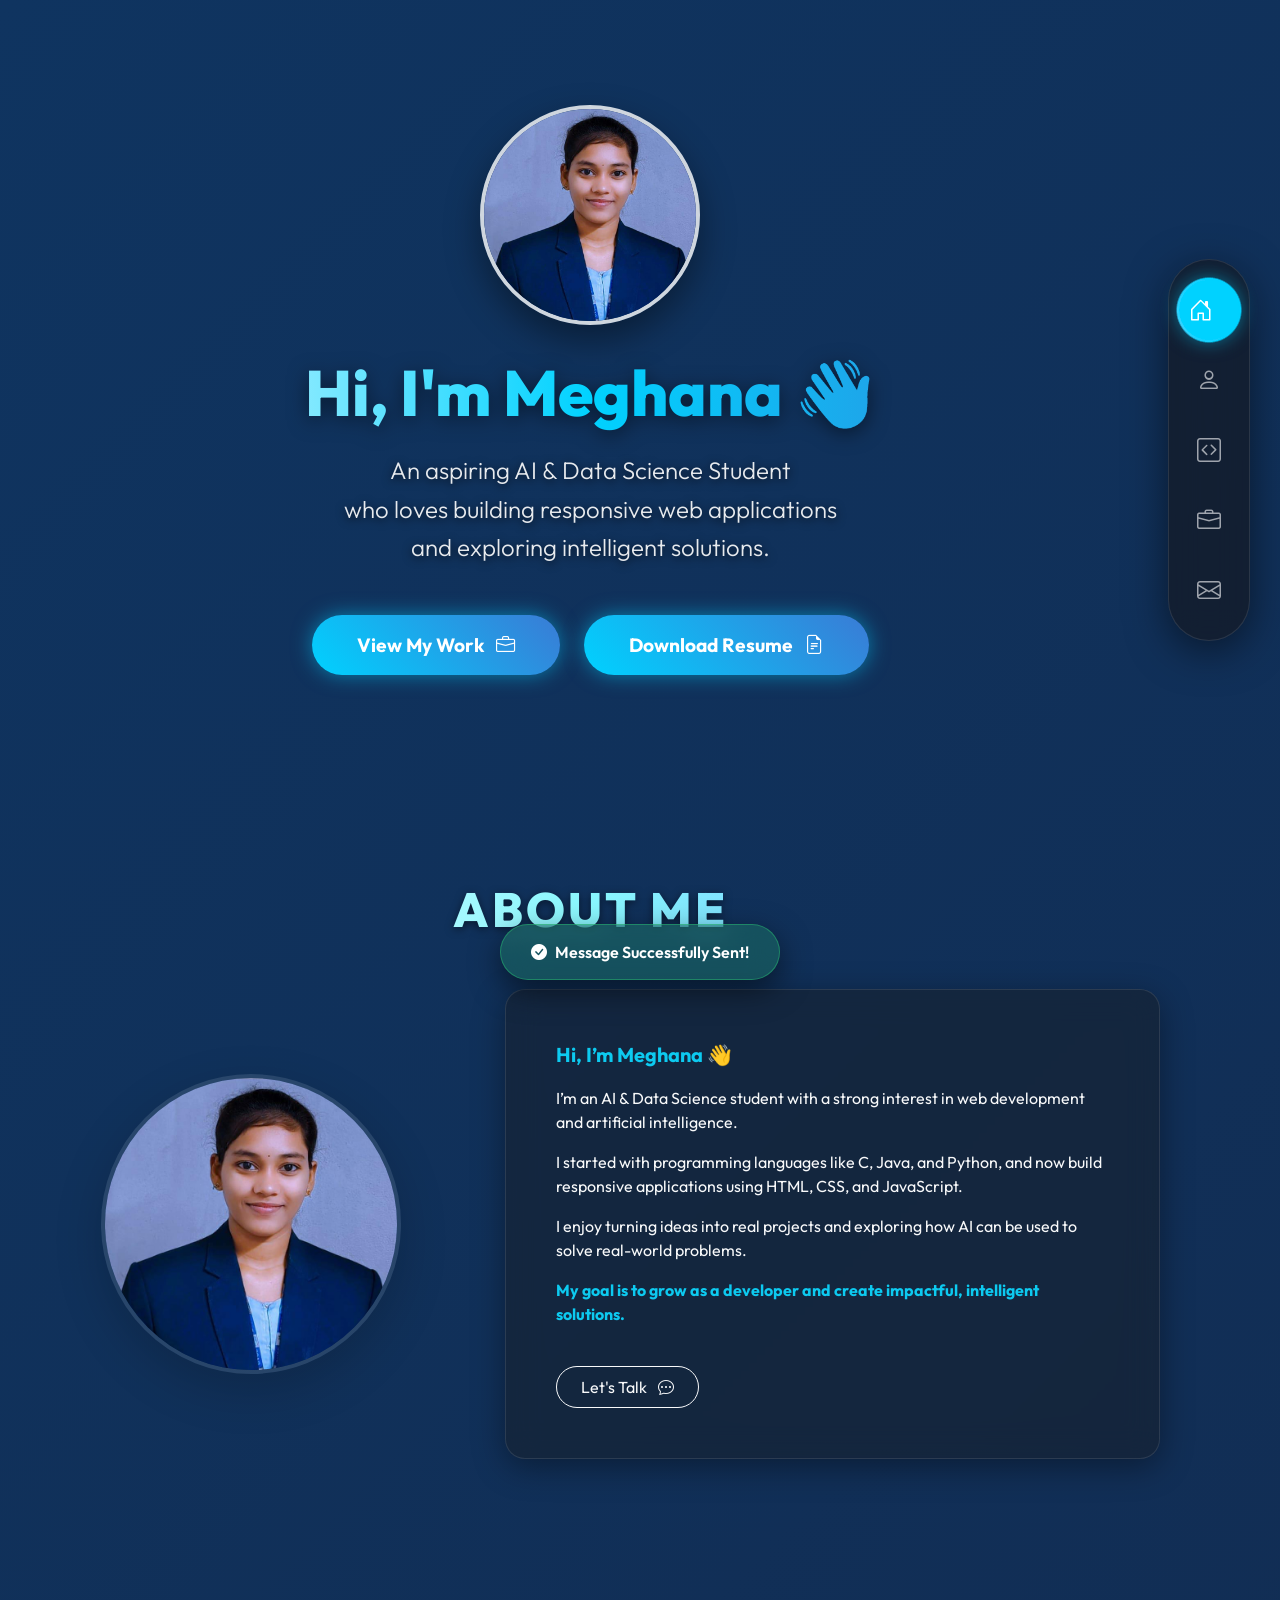
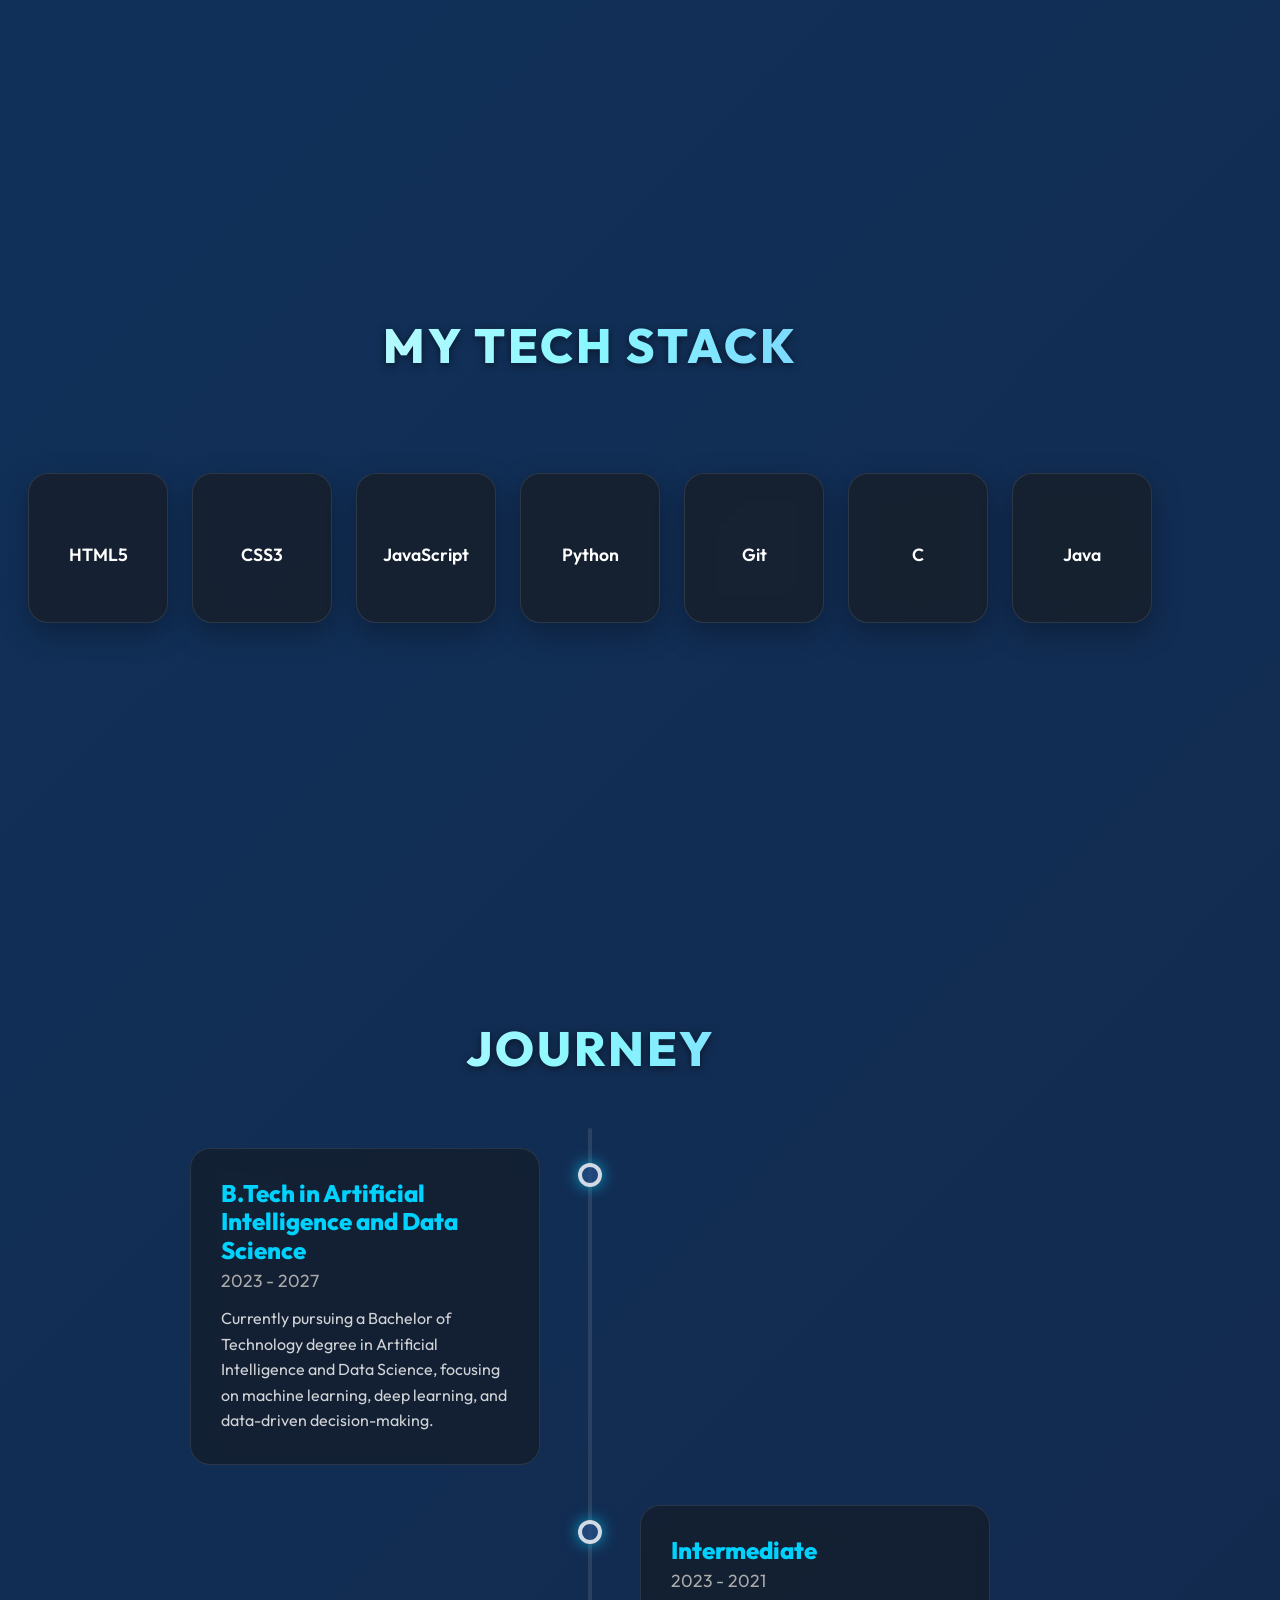
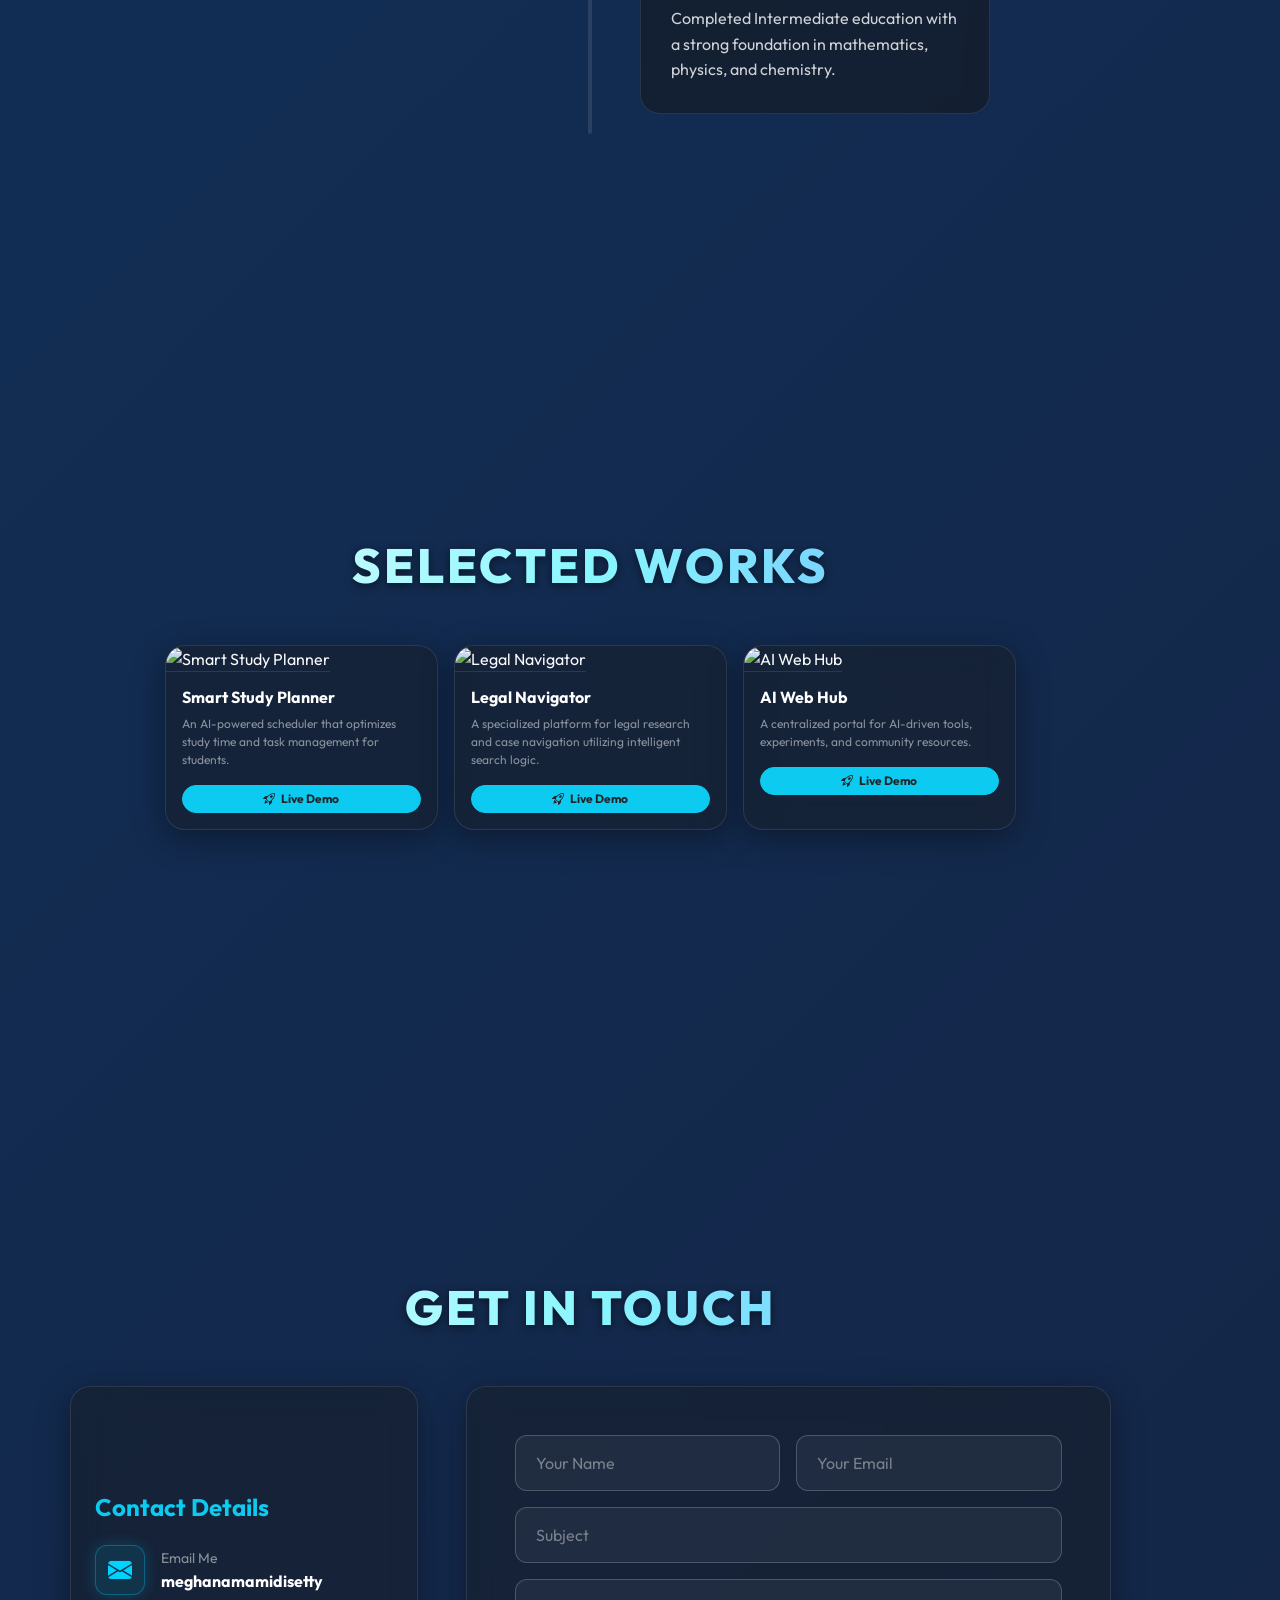
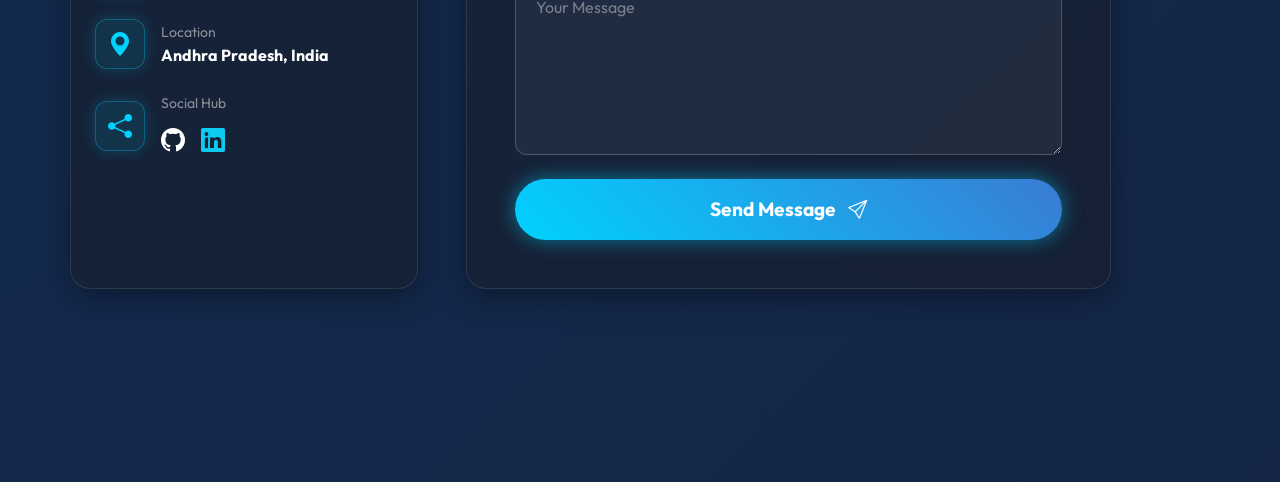
==== portfolio.html @ e5150372 "first commit" ====
<!DOCTYPE html>
<html lang="en">
<head>
    <meta charset="UTF-8">
    <meta name="viewport" content="width=device-width, initial-scale=1.0">
    <title>Meghana Portfolio</title>
    <link href="https://cdn.jsdelivr.net/npm/bootstrap@5.3.2/dist/css/bootstrap.min.css" rel="stylesheet">
    <link rel="stylesheet" href="https://cdn.jsdelivr.net/npm/bootstrap-icons@1.11.1/font/bootstrap-icons.css">
    <link rel="stylesheet" href="https://cdn.jsdelivr.net/gh/devicons/devicon@v2.15.1/devicon.min.css">
    <link rel="stylesheet" href="style.css">
</head>
<body>
  <!-- Interactive Canvas Splash Background -->
  <canvas id="splash-canvas"></canvas>

  <!-- SVG Filter for the Gooey Liquid Effect -->
  <svg style="position: absolute; width: 0; height: 0;">
    <filter id="goo">
      <feGaussianBlur in="SourceGraphic" stdDeviation="10" result="blur" />
      <feColorMatrix in="blur" mode="matrix" values="1 0 0 0 0   0 1 0 0 0   0 0 1 0 0  0 0 0 18 -7" result="goo" />
      <feBlend in="SourceGraphic" in2="goo" />
    </filter>
  </svg>

  <!-- Floating Gooey Glass Dock -->
  <nav class="gooey-nav">
    <div class="gooey-nav-content">
      <a href="#home" class="gooey-item active" data-tooltip="Home"><i class="bi bi-house-door"></i></a>
      <a href="#about" class="gooey-item" data-tooltip="About"><i class="bi bi-person"></i></a>
      <a href="#skills" class="gooey-item" data-tooltip="My Stack"><i class="bi bi-code-square"></i></a>
      <a href="#projects" class="gooey-item" data-tooltip="Projects"><i class="bi bi-briefcase"></i></a>
      <a href="#contact" class="gooey-item" data-tooltip="Contact"><i class="bi bi-envelope"></i></a>
      <!-- The liquid tracking blob -->
      <div class="gooey-indicator"></div>
    </div>
  </nav>

<!-- Main Wrap for Sections -->
<main class="content-wrapper">

  <!-- Hero Section -->
  <section id="home">
    <div class="container text-center" style="z-index: 5; position: relative;">
      
      <!-- Professional Avatar -->
      <div class="hero-image-wrapper">
        <img src="./My_image.jpeg" alt="Meghana" class="hero-avatar">
      </div>
      
      <h3 class="hero-title" style="font-size: 4rem;">Hi, I'm Meghana 👋</h3>
      <h4 class="hero-subtitle mb-4">An aspiring AI & Data Science Student<br>who loves building responsive web applications<br>and exploring intelligent solutions.</h4>
      
      <!-- <div class="hero-bullets mb-5 text-start d-inline-block text-white-50 fs-5" style="line-height: 1.8; font-weight: 500;">
        💻 I build.<br>
        📊 I learn.<br>
        🚀 I grow every day.
      </div> -->
      
      <div class="d-flex justify-content-center gap-4 mt-5 flex-wrap">
        <a href="#projects" class="btn-glow">View My Work <i class="bi bi-briefcase ms-2"></i></a>
        <a href="./Meghana_resume.pdf" target="_blank" class="btn-glow">Download Resume <i class="bi bi-file-earmark-text ms-2"></i></a>
      </div>
      
    </div>
  </section>

  <!-- About Section -->
  <section id="about" class="glass-section container">
    <h2 class="section-title">About Me</h2>
    <div class="row align-items-center">
      <div class="col-lg-5 mb-4 mb-lg-0 text-center">
        <!-- Placeholder for a picture -->
        <img src="./My_image.jpeg" alt="Meghana Profile" class="img-fluid rounded-circle shadow-lg" style="width: 300px; height: 300px; object-fit: cover; border: 4px solid rgba(255,255,255,0.1);">
      </div>
      <div class="col-lg-7">
        <div class="glass-card">
          <p class="fs-5 fw-bold text-info mb-3">Hi, I’m Meghana 👋</p>
          <p class="fs-6 mb-3">I’m an AI & Data Science student with a strong interest in web development and artificial intelligence.</p>
          <p class="fs-6 mb-3">I started with programming languages like C, Java, and Python, and now build responsive applications using HTML, CSS, and JavaScript.</p>
          <p class="fs-6 mb-3">I enjoy turning ideas into real projects and exploring how AI can be used to solve real-world problems.</p>
          <p class="fs-6 fw-bold text-info">My goal is to grow as a developer and create impactful, intelligent solutions.</p>
          <a href="#contact" class="btn btn-outline-light mt-4 rounded-pill px-4 pt-2 pb-2">Let's Talk <i class="bi bi-chat-dots ms-2"></i></a>
        </div>
      </div>
    </div>
  </section>

  <!-- Tech Stack Grid Section -->
  <section id="skills" class="glass-section container">
    <h2 class="section-title">My Tech Stack</h2>
    
    <div class="d-flex flex-wrap justify-content-center gap-4 mt-5">
      <div class="skill-card"><i class="devicon-html5-plain colored"></i><span>HTML5</span></div>
      <div class="skill-card" style="transition-delay: 100ms;"><i class="devicon-css3-plain colored"></i><span>CSS3</span></div>
      <div class="skill-card" style="transition-delay: 200ms;"><i class="devicon-javascript-plain colored"></i><span>JavaScript</span></div>
      <div class="skill-card" style="transition-delay: 300ms;"><i class="devicon-python-plain colored"></i><span>Python</span></div>
      <div class="skill-card" style="transition-delay: 400ms;"><i class="devicon-git-plain colored"></i><span>Git</span></div>
      <div class="skill-card" style="transition-delay: 500ms;"><i class="devicon-c-plain colored"></i><span>C</span></div>
      <div class="skill-card" style="transition-delay: 600ms;"><i class="devicon-java-plain colored"></i><span>Java</span></div>
    </div>
  </section>

  <!-- Experience & Education Section -->
  <section id="experience" class="glass-section container">
    <h2 class="section-title">Journey</h2>
    <div class="timeline">
      <!-- Item 1 -->
      <div class="timeline-item">
        <div class="timeline-content">
          <h4>B.Tech in Artificial Intelligence and Data Science</h4>
          <h5>2023 - 2027</h5>
          <p>Currently pursuing a Bachelor of Technology degree in Artificial Intelligence and Data Science, focusing on machine learning, deep learning, and data-driven decision-making.</p>
        </div>
      </div>
      <!-- Item 2 -->
      <div class="timeline-item">
        <div class="timeline-content">
          <h4>Intermediate</h4>
          <h5>2023 - 2021</h5>
          <p>Completed Intermediate education with a strong foundation in mathematics, physics, and chemistry.</p>
        </div>
      </div>
    </div>
  </section>

  <!-- Projects Section -->
  <section id="projects" class="glass-section container">
    <h2 class="section-title">Selected Works</h2>
    <div class="row g-3 justify-content-center">
      <!-- Project 1 -->
      <div class="col-lg-3 col-md-4 col-sm-6">
        <div class="glass-card h-100 p-0 overflow-hidden text-center text-md-start project-card-compact">
          <div class="position-relative">
            <img src="https://images.unsplash.com/photo-1484417894907-623942c8ee29?q=80&w=600&h=400&fit=crop" class="img-fluid w-100" alt="Smart Study Planner">
          </div>
          <div class="p-3">
            <h6 class="fw-bold text-white mb-2">Smart Study Planner</h6>
            <p class="x-small text-white-50 mb-3">An AI-powered scheduler that optimizes study time and task management for students.</p>
            <div class="d-flex justify-content-center mt-3">
              <a href="https://meghana78-2005.github.io/smart-study-scheduler/" target="_blank" class="btn btn-sm btn-info rounded-pill px-4 x-small fw-bold text-dark w-100"><i class="bi bi-rocket-takeoff me-1"></i> Live Demo</a>
            </div>
          </div>
        </div>
      </div>
      <!-- Project 2 -->
      <div class="col-lg-3 col-md-4 col-sm-6">
        <div class="glass-card h-100 p-0 overflow-hidden text-center text-md-start project-card-compact">
          <div class="position-relative">
            <img src="https://images.unsplash.com/photo-1589829545856-d10d557cf95f?q=80&w=600&h=400&fit=crop" class="img-fluid w-100" alt="Legal Navigator">
          </div>
          <div class="p-3">
            <h6 class="fw-bold text-white mb-2">Legal Navigator</h6>
            <p class="x-small text-white-50 mb-3">A specialized platform for legal research and case navigation utilizing intelligent search logic.</p>
            <div class="d-flex justify-content-center mt-3">
              <a href="https://fair-work-legal-navigator-2026.streamlit.app/" target="_blank" class="btn btn-sm btn-info rounded-pill px-4 x-small fw-bold text-dark w-100"><i class="bi bi-rocket-takeoff me-1"></i> Live Demo</a>
            </div>
          </div>
        </div>
      </div>
      <!-- Project 3 -->
      <div class="col-lg-3 col-md-4 col-sm-6">
        <div class="glass-card h-100 p-0 overflow-hidden text-center text-md-start project-card-compact">
          <div class="position-relative">
            <img src="https://images.unsplash.com/photo-1677442136019-21780ecad995?q=80&w=600&h=400&fit=crop" class="img-fluid w-100" alt="AI Web Hub">
          </div>
          <div class="p-3">
            <h6 class="fw-bold text-white mb-2">AI Web Hub</h6>
            <p class="x-small text-white-50 mb-3">A centralized portal for AI-driven tools, experiments, and community resources.</p>
            <div class="d-flex justify-content-center mt-3">
              <a href="https://ai-web-hub-woad.vercel.app/" target="_blank" class="btn btn-sm btn-info rounded-pill px-4 x-small fw-bold text-dark w-100"><i class="bi bi-rocket-takeoff me-1"></i> Live Demo</a>
            </div>
          </div>
        </div>
      </div>
    </div>
  </section>

  <!-- Contact Section -->
  <section id="contact" class="glass-section container mb-5">
    <h2 class="section-title">Get In Touch</h2>
    <div class="row g-5 justify-content-center">
      <!-- Contact Details -->
      <div class="col-lg-4">
        <div class="glass-card h-100 d-flex flex-column justify-content-center p-4">
          <h4 class="fw-bold text-info mb-4">Contact Details</h4>
          <div class="contact-info-item mb-4 d-flex align-items-center">
            <div class="contact-icon-box me-3"><i class="bi bi-envelope-fill"></i></div>
            <div>
              <p class="mb-0 text-white-50 small">Email Me</p>
              <a href="mailto:your.email@example.com" class="text-white text-decoration-none fw-bold">meghanamamidisetty</a>
            </div>
          </div>
          <div class="contact-info-item mb-4 d-flex align-items-center">
            <div class="contact-icon-box me-3"><i class="bi bi-geo-alt-fill"></i></div>
            <div>
              <p class="mb-0 text-white-50 small">Location</p>
              <p class="mb-0 text-white fw-bold">Andhra Pradesh, India</p>
            </div>
          </div>
          <div class="contact-info-item mb-4 d-flex align-items-center">
            <div class="contact-icon-box me-3"><i class="bi bi-share-fill"></i></div>
            <div>
              <p class="mb-0 text-white-50 small">Social Hub</p>
              <div class="d-flex gap-3 mt-2">
                <a href="https://github.com/meghana78-2005" target="_blank" class="text-white fs-4 social-icon"><i class="bi bi-github"></i></a>
                <a href="https://www.linkedin.com/in/meghana-mamidisetti/" target="_blank" class="text-info fs-4 social-icon"><i class="bi bi-linkedin"></i></a>
              </div>
            </div>
          </div>
        </div>
      </div>
      
      <!-- Contact Form -->
      <div class="col-lg-7">
        <div class="glass-card p-4 p-md-5">
          <form id="contact-form">
            <div class="row g-3">
              <div class="col-md-6">
                <input type="text" id="name" class="form-control" placeholder="Your Name" required>
              </div>
              <div class="col-md-6">
                <input type="email" id="email" class="form-control" placeholder="Your Email" required>
              </div>
              <div class="col-12">
                <input type="text" id="subject" class="form-control" placeholder="Subject" required>
              </div>
              <div class="col-12">
                <textarea id="message" class="form-control" rows="6" placeholder="Your Message" required></textarea>
              </div>
              <div class="col-12 text-center mt-4">
                <button type="submit" class="btn-glow border-0 w-100 py-3">Send Message <i class="bi bi-send ms-2"></i></button>
              </div>
            </div>
          </form>
        </div>
      </div>
    </div>
  </section>

  <!-- Success Notification Toast -->
  <div id="success-toast" class="success-toast">
    <div class="toast-content">
      <i class="bi bi-check-circle-fill me-2"></i>
      <span>Message Successfully Sent!</span>
    </div>
  </div>

</main>

<script src="https://cdn.jsdelivr.net/npm/bootstrap@5.3.2/dist/js/bootstrap.bundle.min.js"></script>
<script src="script.js"></script>
</body>
</html>
---- style.css ----
@import url('https://fonts.googleapis.com/css2?family=Outfit:wght@300;400;500;600;700;800&display=swap');

html {
  scroll-behavior: smooth;
}

body {
  /* Premium Animated Dark Gradient replacing video */
  background: linear-gradient(-45deg, #0b0f19, #1a1a2e, #16213e, #0f3460);
  background-size: 400% 400%;
  animation: gradientBG 15s ease infinite;
  
  margin: 0;
  padding: 0;
  overflow-x: hidden;
  font-family: 'Outfit', sans-serif;
  color: #f8f9fa;
}

@keyframes gradientBG {
  0% { background-position: 0% 50%; }
  50% { background-position: 100% 50%; }
  100% { background-position: 0% 50%; }
}

/* Video Removed */

/* Floating Gooey Nav Dock */
.gooey-nav {
  position: fixed;
  top: 50%;
  right: 30px;
  transform: translateY(-50%);
  z-index: 1000;
  background: rgba(20, 20, 25, 0.6);
  backdrop-filter: blur(15px);
  -webkit-backdrop-filter: blur(15px);
  padding: 20px 10px;
  border-radius: 50px;
  border: 1px solid rgba(255, 255, 255, 0.1);
  box-shadow: 0 10px 40px rgba(0, 0, 0, 0.5);
  display: flex;
  flex-direction: column;
  align-items: center;
  justify-content: center;
}

.gooey-nav-content {
  position: relative;
  display: flex;
  flex-direction: column;
  align-items: center;
  gap: 10px;
  /* The SVG filter that creates the liquid merging */
  filter: url('#goo'); 
}

.gooey-item {
  position: relative;
  width: 60px;
  height: 60px;
  display: flex;
  align-items: center;
  justify-content: center;
  border-radius: 50%;
  color: rgba(255, 255, 255, 0.6);
  font-size: 1.5rem;
  text-decoration: none;
  z-index: 2;
  transition: color 0.3s ease, transform 0.3s cubic-bezier(0.175, 0.885, 0.32, 1.275);
}

.gooey-item:hover, .gooey-item.active {
  color: #fff;
  transform: translateX(-8px);
}

.gooey-item i {
  position: relative;
  z-index: 3; /* Keep icon sharply focused above the liquid blur filter */
}

/* Tooltip Labels */
.gooey-item::before {
  content: attr(data-tooltip);
  position: absolute;
  top: 50%;
  right: 80px;
  background: rgba(0, 0, 0, 0.8);
  color: #fff;
  font-size: 0.85rem;
  padding: 6px 14px;
  border-radius: 8px;
  opacity: 0;
  pointer-events: none;
  transition: opacity 0.3s ease, transform 0.3s cubic-bezier(0.175, 0.885, 0.32, 1.275);
  transform: translateY(-50%) translateX(20px);
  white-space: nowrap;
  letter-spacing: 1px;
}

.gooey-item:hover::before {
  opacity: 1;
  transform: translateY(-50%) translateX(0);
}

/* The glowing liquid blob that slides to active items */
.gooey-indicator {
  position: absolute;
  top: 0;
  left: 0;
  width: 60px;
  height: 60px;
  background: #00d2ff;
  border-radius: 50%;
  z-index: 1;
  transition: transform 0.4s cubic-bezier(0.68, -0.55, 0.265, 1.55);
  box-shadow: 0 0 20px rgba(0, 210, 255, 0.6);
}

/* Main Content Layout offset for Navbar */
.content-wrapper {
  padding-right: 120px;
  padding-left: 20px;
  max-width: 100vw;
  overflow-x: hidden;
}

/* Glassmorphism Layout */
.glass-section {
  padding: 100px 0;
  min-height: 100vh; /* Make sure each section feels monumental */
  display: flex;
  flex-direction: column;
  justify-content: center;
  position: relative;
  z-index: 10;
}

.glass-card {
  background: rgba(25, 25, 25, 0.4);
  backdrop-filter: blur(16px);
  -webkit-backdrop-filter: blur(16px);
  border: 1px solid rgba(255, 255, 255, 0.1);
  border-radius: 20px;
  padding: 50px;
  box-shadow: 0 8px 32px 0 rgba(0, 0, 0, 0.37);
  transition: transform 0.4s ease, box-shadow 0.4s ease;
}

.glass-card:hover {
  transform: translateY(-8px);
  box-shadow: 0 15px 45px 0 rgba(0, 0, 0, 0.5);
  border: 1px solid rgba(255, 255, 255, 0.2);
}

.section-title {
  font-size: 3rem;
  font-weight: 800;
  text-align: center;
  margin-bottom: 50px;
  text-transform: uppercase;
  letter-spacing: 3px;
  background: linear-gradient(90deg, #ffffff, #89f7fe, #66a6ff);
  -webkit-background-clip: text;
  background-clip: text;
  -webkit-text-fill-color: transparent;
  filter: drop-shadow(0 2px 4px rgba(0,0,0,0.5));
}

.project-card-compact {
  max-width: 350px;
  margin: 0 auto;
}

.project-card-compact img {
  height: 160px;
  object-fit: cover;
  border-bottom: 1px solid rgba(255,255,255,0.1);
  transition: transform 0.5s ease;
}

.project-card-compact:hover img {
  transform: scale(1.1);
}

.project-links-overlay {
  position: absolute;
  top: 10px;
  right: 10px;
  display: flex;
  flex-direction: column;
  gap: 8px;
  opacity: 0;
  transform: translateX(10px);
  transition: all 0.3s ease;
  z-index: 5;
}

.project-card-compact:hover .project-links-overlay {
  opacity: 1;
  transform: translateX(0);
}

.x-small { font-size: 0.75rem; }

.project-card-compact .p-3 {
  padding: 1rem !important;
}

/* Contact Info Item Styling */
.contact-icon-box {
  width: 50px;
  height: 50px;
  background: rgba(0, 210, 255, 0.1);
  border: 1px solid rgba(0, 210, 255, 0.3);
  border-radius: 12px;
  display: flex;
  align-items: center;
  justify-content: center;
  font-size: 1.5rem;
  color: #00d2ff;
  box-shadow: 0 0 15px rgba(0, 210, 255, 0.2);
  transition: all 0.3s ease;
}

.contact-info-item:hover .contact-icon-box {
  background: #00d2ff;
  color: #fff;
  transform: scale(1.1);
  box-shadow: 0 0 25px rgba(0, 210, 255, 0.5);
}

/* Hero Section Specifics */
#home {
  min-height: 80vh;
  display: flex;
  align-items: center;
  justify-content: center;
  text-align: center;
  padding-top: 60px; /* Offset for navbar */
  position: relative;
  z-index: 20; /* Enable clicks layered above any content wrappers! */
}

.hero-title {
  font-size: 5.5rem;
  font-weight: 800;
  margin-bottom: 20px;
  background: linear-gradient(to right, #ffffff, #00d2ff, #3a7bd5);
  -webkit-background-clip: text;
  background-clip: text;
  -webkit-text-fill-color: transparent;
  filter: drop-shadow(0 4px 10px rgba(0,0,0,0.5));
  animation: popIn 1s cubic-bezier(0.175, 0.885, 0.32, 1.275);
}

/* Professional Avatar for Hero */
.hero-image-wrapper {
  position: relative;
  width: 220px;
  height: 220px;
  margin: 0 auto 30px auto;
  border-radius: 50%;
  box-shadow: 0 15px 35px rgba(0, 0, 0, 0.4);
  transition: transform 0.4s cubic-bezier(0.175, 0.885, 0.32, 1.275);
  cursor: pointer;
  z-index: 2;
}

.hero-avatar {
  width: 100%;
  height: 100%;
  object-fit: cover;
  border-radius: 50%;
  border: 4px solid rgba(255, 255, 255, 0.8);
  transition: all 0.4s ease;
}

.hero-image-wrapper:hover {
  transform: translateY(-8px);
}

.hero-image-wrapper:hover .hero-avatar {
  border-color: #00d2ff;
  box-shadow: 0 0 20px rgba(0, 210, 255, 0.4);
}

.hero-subtitle {
  font-size: 1.5rem;
  font-weight: 300;
  margin-bottom: 30px;
  color: rgba(255,255,255,0.9);
  text-shadow: 0 2px 10px rgba(0,0,0,0.8);
  animation: fadeIn 1.5s ease 0.5s both;
  line-height: 1.6;
}

.btn-glow {
  padding: 16px 45px;
  font-size: 1.2rem;
  font-weight: 700;
  border-radius: 50px;
  background: linear-gradient(45deg, #00d2ff, #3a7bd5);
  color: white !important;
  border: none;
  text-decoration: none;
  box-shadow: 0 0 20px rgba(0, 210, 255, 0.5);
  transition: all 0.3s ease;
  display: inline-block;
  animation: fadeIn 2s ease 1s both;
}

.btn-glow:hover {
  box-shadow: 0 0 40px rgba(0, 210, 255, 0.8);
  transform: scale(1.05);
}

/* Tech Stack Scroll Cards */
.skill-card {
  width: 140px;
  height: 150px;
  padding: 20px;
  border-radius: 20px;
  background: rgba(25, 25, 25, 0.6);
  backdrop-filter: blur(10px);
  border: 1px solid rgba(255, 255, 255, 0.1);
  display: flex;
  flex-direction: column;
  align-items: center;
  justify-content: center;
  gap: 15px;
  color: #fff;
  font-weight: 600;
  font-size: 1.1rem;
  box-shadow: 0 10px 30px rgba(0,0,0,0.3);
  /* Pre-scroll states */
  opacity: 0;
  transform: translateY(50px) scale(0.9);
  transition: opacity 0.6s cubic-bezier(0.175, 0.885, 0.32, 1.275), transform 0.6s cubic-bezier(0.175, 0.885, 0.32, 1.275), box-shadow 0.3s ease, border-color 0.3s ease;
  cursor: default;
}

.skill-card.show {
  opacity: 1;
  transform: translateY(0) scale(1);
}

.skill-card:hover {
  background: rgba(0, 210, 255, 0.15);
  border-color: rgba(0, 210, 255, 0.5);
  box-shadow: 0 15px 40px rgba(0, 210, 255, 0.3);
  transform: translateY(-8px) scale(1.05) !important;
}

.skill-card i {
  font-size: 4rem;
  filter: drop-shadow(0 2px 5px rgba(0,0,0,0.5));
}

/* Vertical Timeline for Experience */
.timeline {
  position: relative;
  max-width: 900px;
  margin: 0 auto;
}
.timeline::after {
  content: '';
  position: absolute;
  width: 4px;
  background: rgba(255,255,255,0.1);
  top: 0;
  bottom: 0;
  left: 50%;
  margin-left: -2px;
  border-radius: 2px;
}
.timeline-item {
  padding: 20px 50px;
  position: relative;
  width: 50%;
  box-sizing: border-box;
}
.timeline-item:nth-child(odd) {
  left: 0;
}
.timeline-item:nth-child(even) {
  left: 50%;
}
.timeline-item::after {
  content: '';
  position: absolute;
  width: 24px;
  height: 24px;
  background: rgba(58, 123, 213, 0.3);
  backdrop-filter: blur(8px);
  -webkit-backdrop-filter: blur(8px);
  border: 4px solid rgba(255, 255, 255, 0.8);
  top: 35px;
  border-radius: 50%;
  z-index: 1;
  box-shadow: 0 0 15px rgba(0, 210, 255, 0.7);
}
.timeline-item:nth-child(odd)::after {
  right: -12px;
}
.timeline-item:nth-child(even)::after {
  left: -12px;
}
.timeline-content {
  background: rgba(20, 20, 20, 0.5);
  backdrop-filter: blur(10px);
  border: 1px solid rgba(255, 255, 255, 0.1);
  padding: 30px;
  border-radius: 20px;
  transition: transform 0.3s ease;
}
.timeline-item:hover .timeline-content {
  transform: translateY(-5px);
  border-color: rgba(255, 255, 255, 0.3);
}
.timeline-content h4 { margin-bottom: 5px; color: #00d2ff; font-weight: 800; font-size: 1.5rem; }
.timeline-content h5 { font-size: 1.1rem; color: #aaa; margin-bottom: 15px; font-weight: 400; }
.timeline-content p { color: rgba(255,255,255,0.8); line-height: 1.6; margin: 0; }

/* Contact Form Input Styling */
.form-control, .form-control:focus {
  background: rgba(255, 255, 255, 0.05);
  border: 1px solid rgba(255, 255, 255, 0.2);
  color: white;
  border-radius: 12px;
  padding: 15px 20px;
}
.form-control:focus {
  background: rgba(255, 255, 255, 0.1);
  border-color: #00d2ff;
  box-shadow: 0 0 15px rgba(0, 210, 255, 0.2);
}
.form-control::placeholder {
  color: rgba(255, 255, 255, 0.4);
}

/* Animations Hub */
@keyframes popIn {
  0% { transform: scale(0.9); opacity: 0; }
  100% { transform: scale(1); opacity: 1; }
}
@keyframes fadeIn {
  0% { opacity: 0; transform: translateY(20px); }
  100% { opacity: 1; transform: translateY(0); }
}

/* Responsiveness */
@media (max-width: 992px) {
  .hero-title { font-size: 4rem; }
  .section-title { font-size: 2.5rem; }
}

/* Swiper Card Stack Styles */
.swiper {
  width: 100%;
  padding-top: 20px;
  padding-bottom: 50px;
}

.swiper-slide {
  background-position: center;
  background-size: cover;
  width: 320px;
  height: 420px;
}

.swiper-slide .glass-card {
  height: 100%;
  display: flex;
  flex-direction: column;
  justify-content: center;
  align-items: center;
  text-align: center;
  gap: 20px;
}

.swiper-slide i {
  font-size: 5rem;
  color: #00d2ff;
  filter: drop-shadow(0 0 15px rgba(0, 210, 255, 0.4));
  transition: transform 0.3s ease;
}

.swiper-slide:hover i {
  transform: scale(1.1);
}

.swiper-slide h3 {
  font-size: 2rem;
  font-weight: 800;
  margin: 0;
}

.swiper-pagination-bullet {
  background: #00d2ff !important;
}



@media (max-width: 768px) {
  .content-wrapper { padding-right: 0; padding-left: 0; padding-bottom: 100px; }
  .hero-title { font-size: 3rem; }
  .hero-subtitle { font-size: 1.3rem; }
  
  .timeline::after { left: 31px; }
  .timeline-item { width: 100%; padding-left: 70px; padding-right: 25px; }
  .timeline-item:nth-child(even) { left: 0%; }
  .timeline-item:nth-child(odd)::after, .timeline-item:nth-child(even)::after { left: 19px; }
  
  .glass-card { padding: 30px 20px; }
}

/* Interactive Splash Canvas */
#splash-canvas {
  position: fixed;
  top: 0;
  left: 0;
  width: 100vw;
  height: 100vh;
  z-index: 1; /* Below the Glassmorphism cards */
  pointer-events: none; /* ESSENTIAL: Ensures the canvas doesn't block mouse clicks! */
}

/* Success Notification Toast */
.success-toast {
  position: fixed;
  bottom: 20px;
  left: 50%;
  transform: translateX(-50%) translateY(100px);
  z-index: 2000;
  background: rgba(46, 213, 115, 0.2);
  backdrop-filter: blur(15px);
  -webkit-backdrop-filter: blur(15px);
  border: 1px solid rgba(46, 213, 115, 0.4);
  padding: 15px 30px;
  border-radius: 50px;
  color: #fff;
  font-weight: 600;
  box-shadow: 0 10px 30px rgba(0, 0, 0, 0.5);
  transition: transform 0.5s cubic-bezier(0.175, 0.885, 0.32, 1.275);
}

.success-toast.active {
  transform: translateX(-50%) translateY(0);
}

.toast-content {
  display: flex;
  align-items: center;
  justify-content: center;
}

.social-icon {
  transition: transform 0.3s ease, color 0.3s ease;
  display: inline-block;
}

.social-icon:hover {
  transform: translateY(-5px) scale(1.1);
}
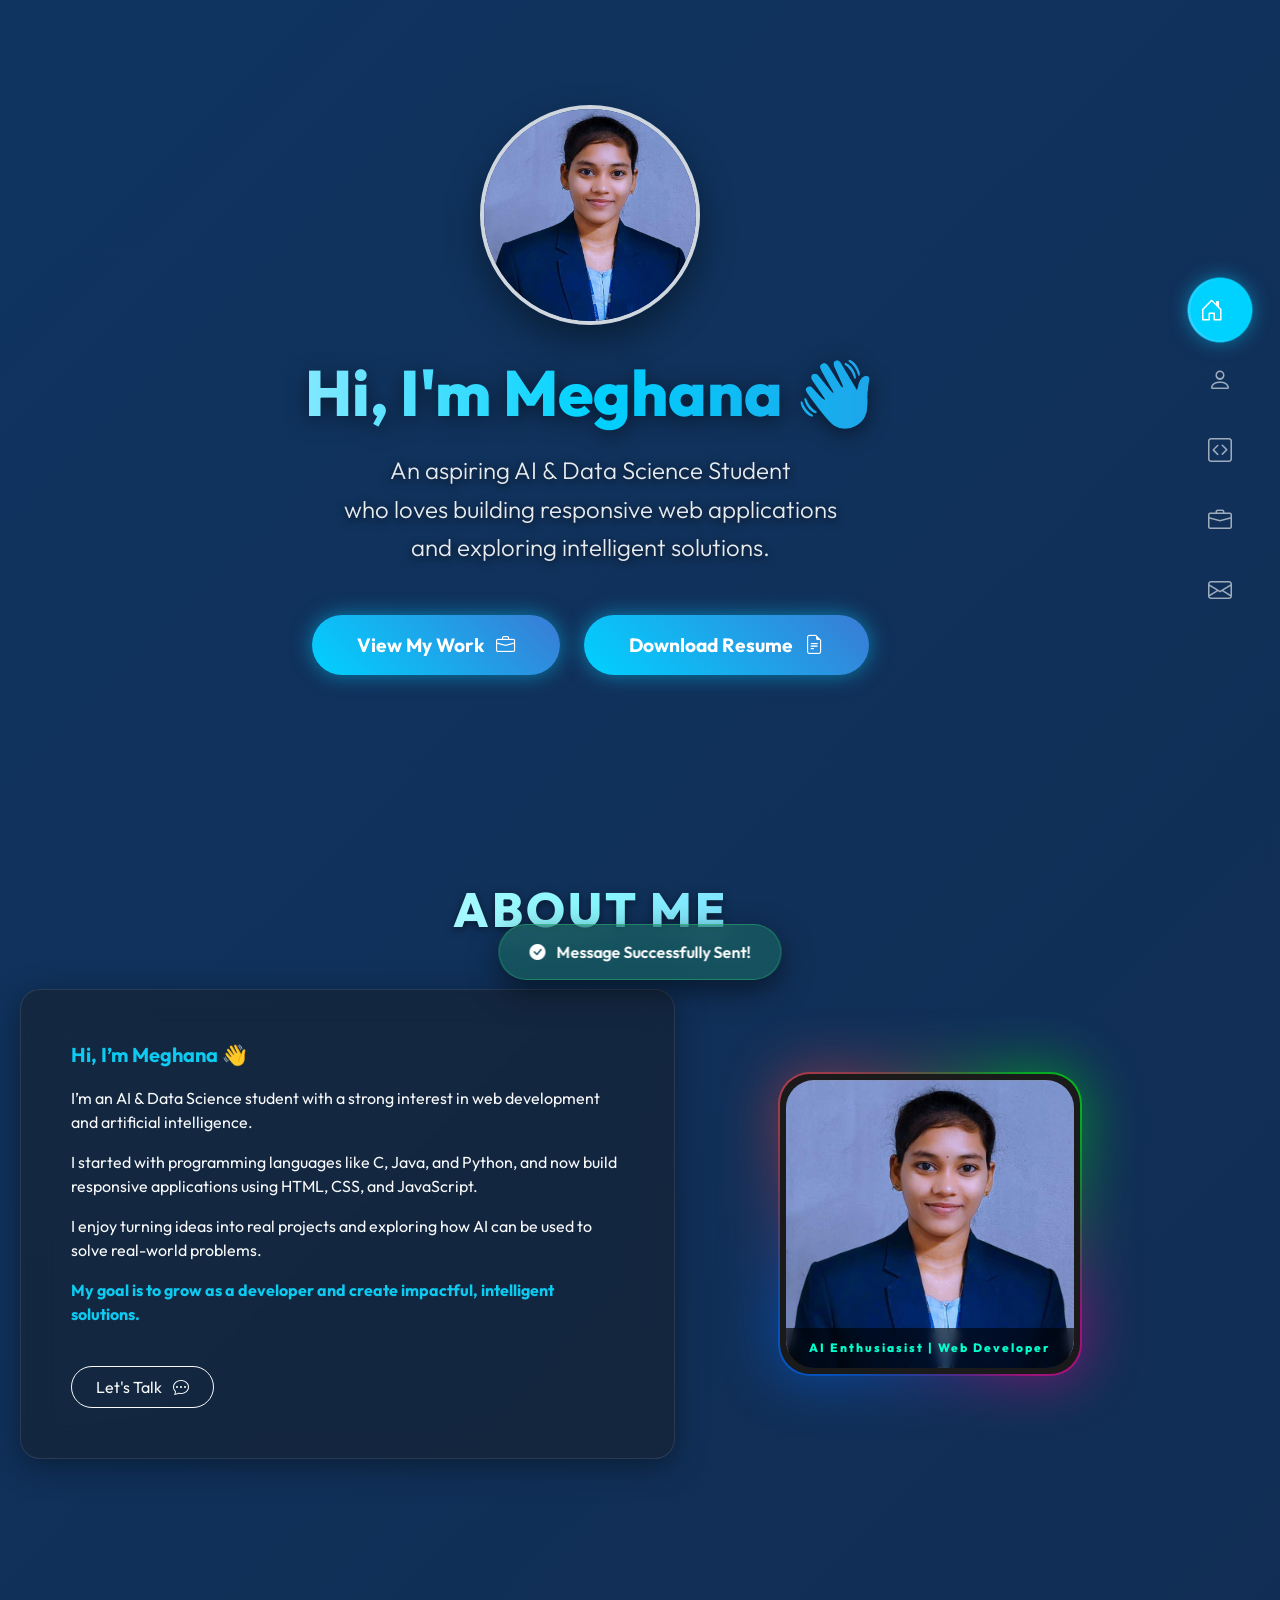
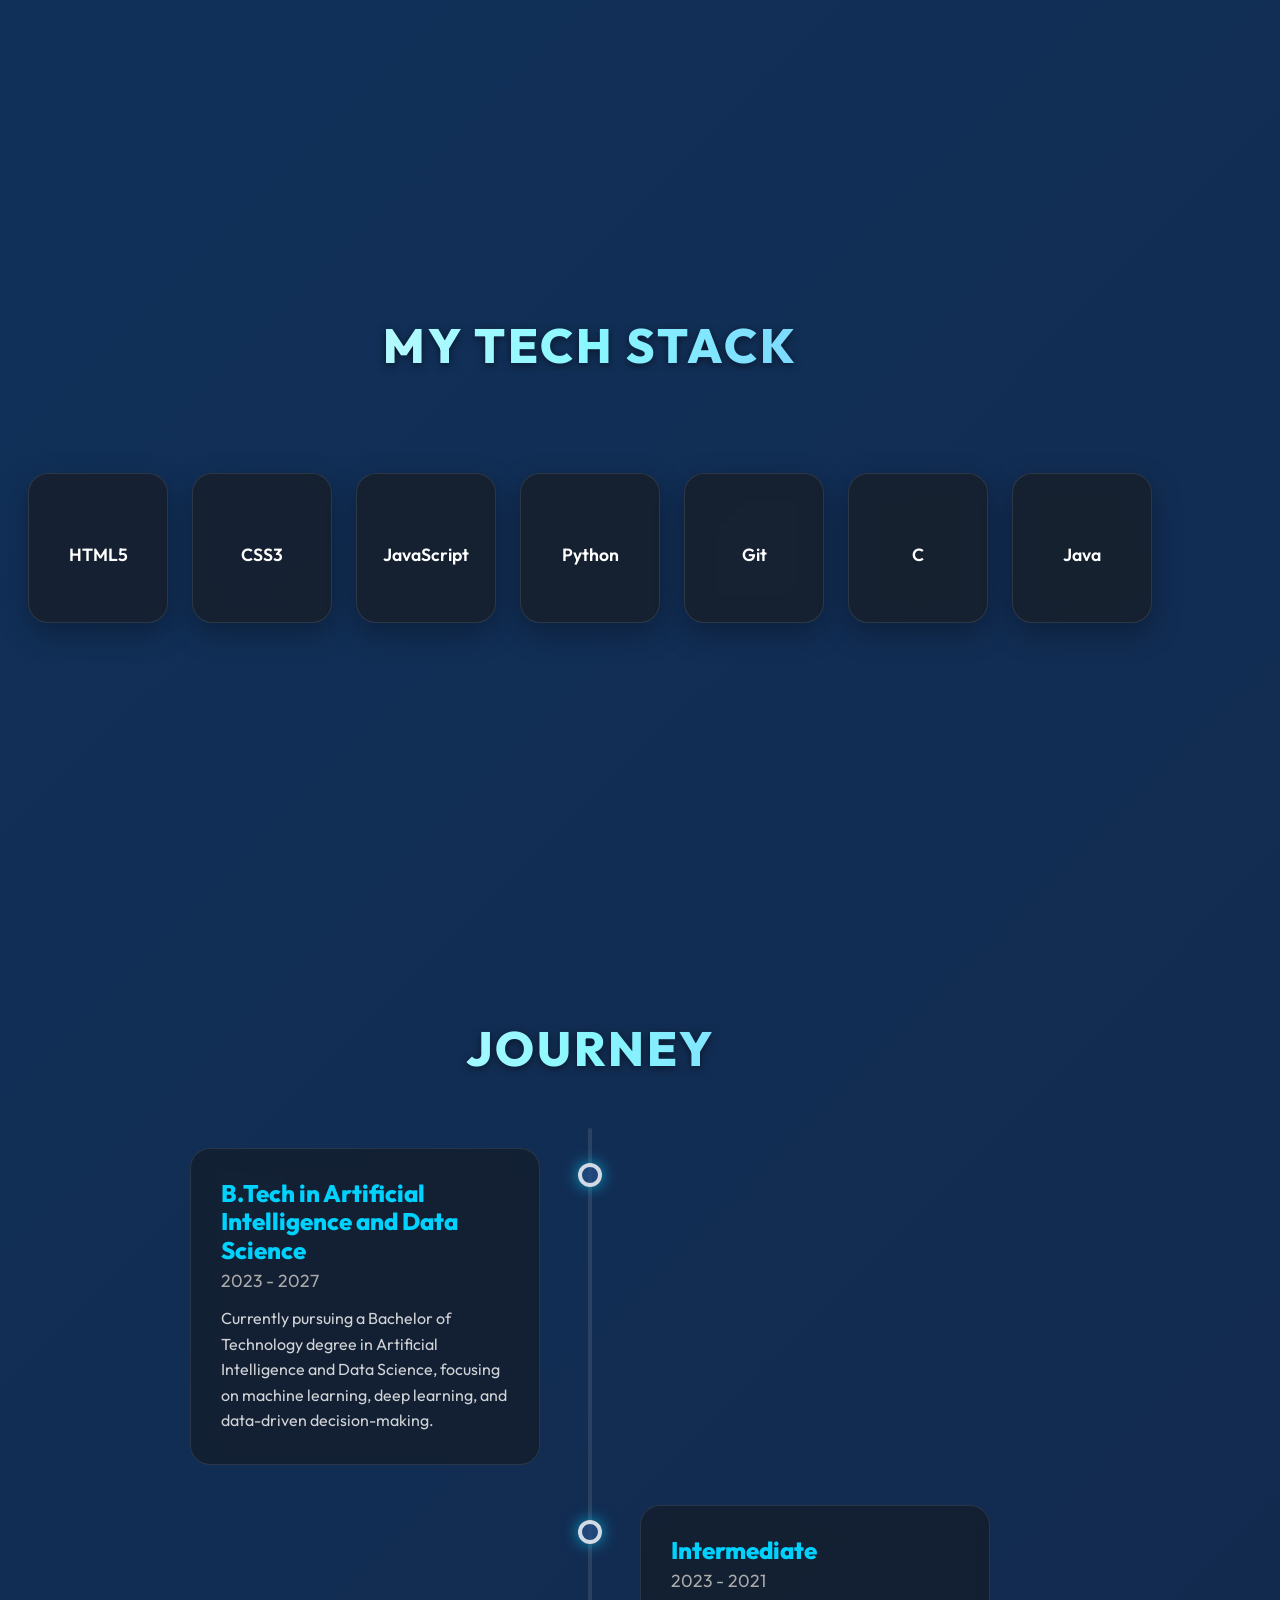
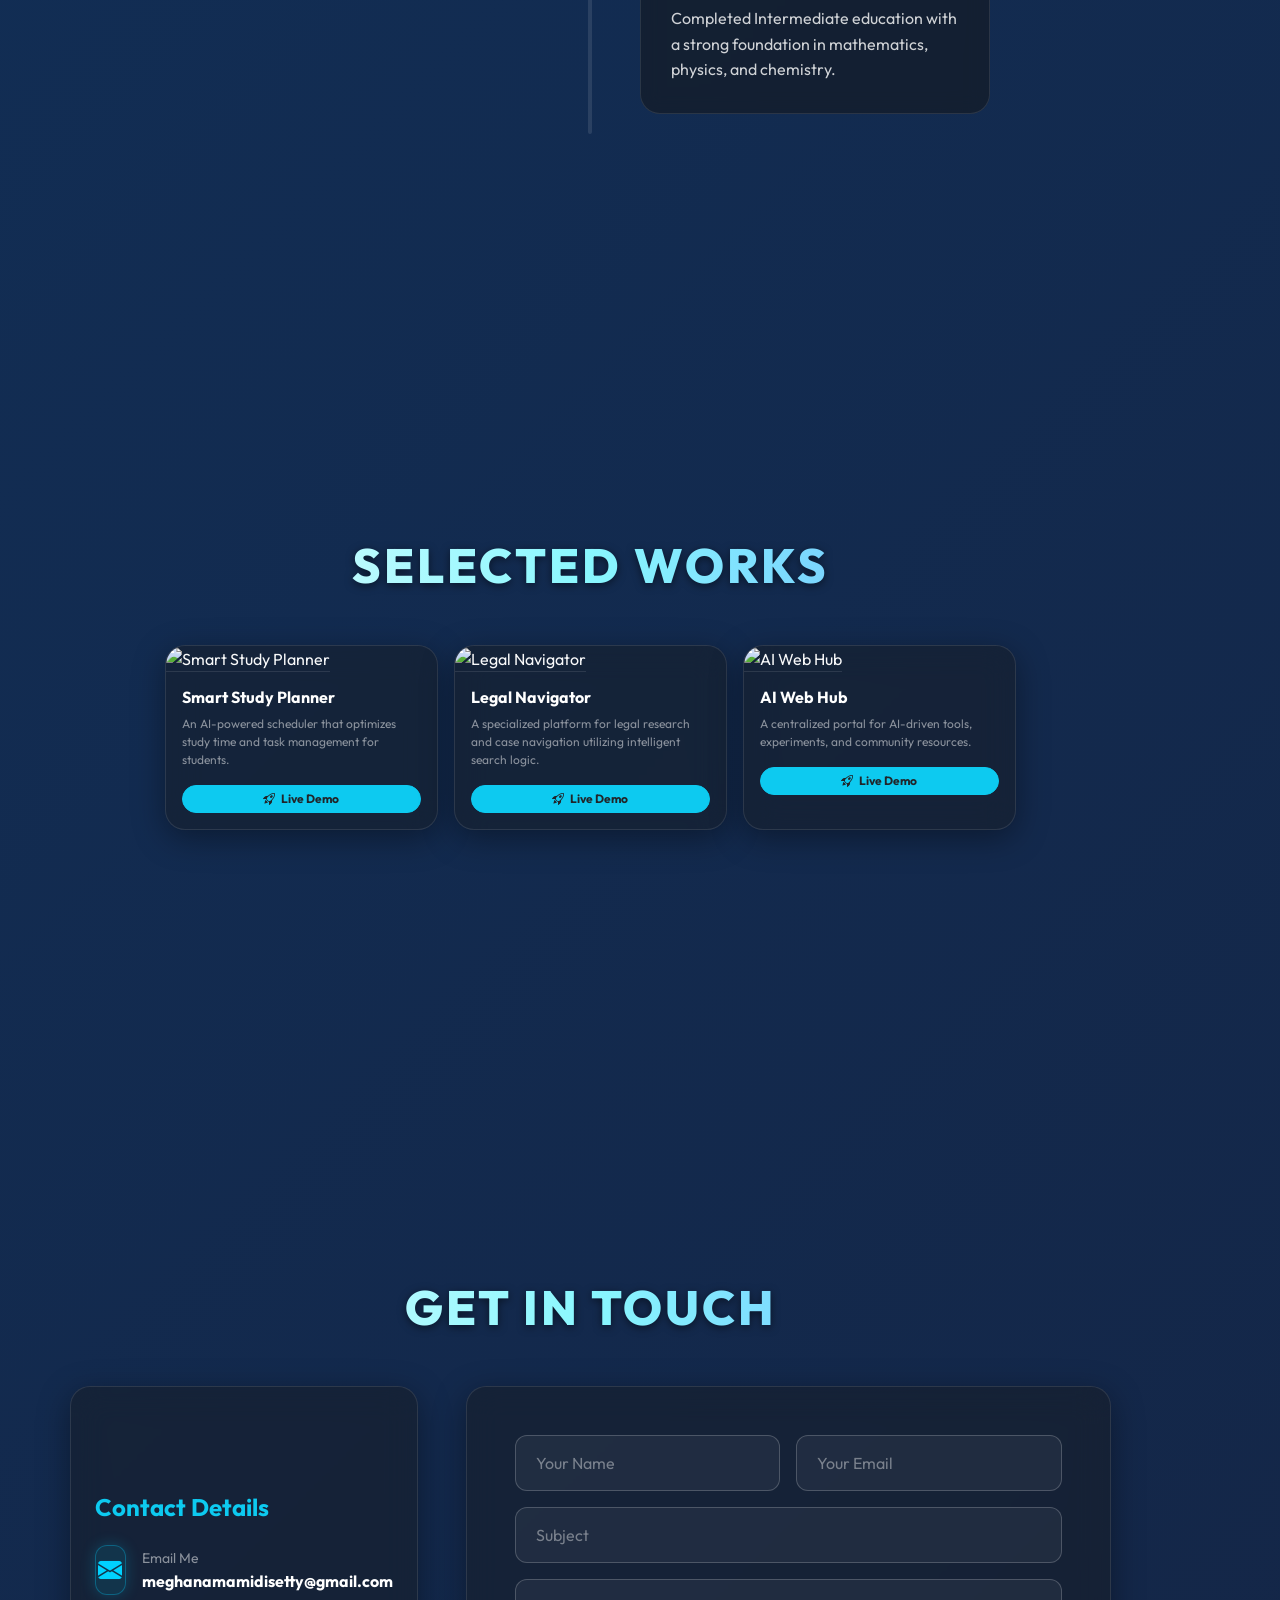
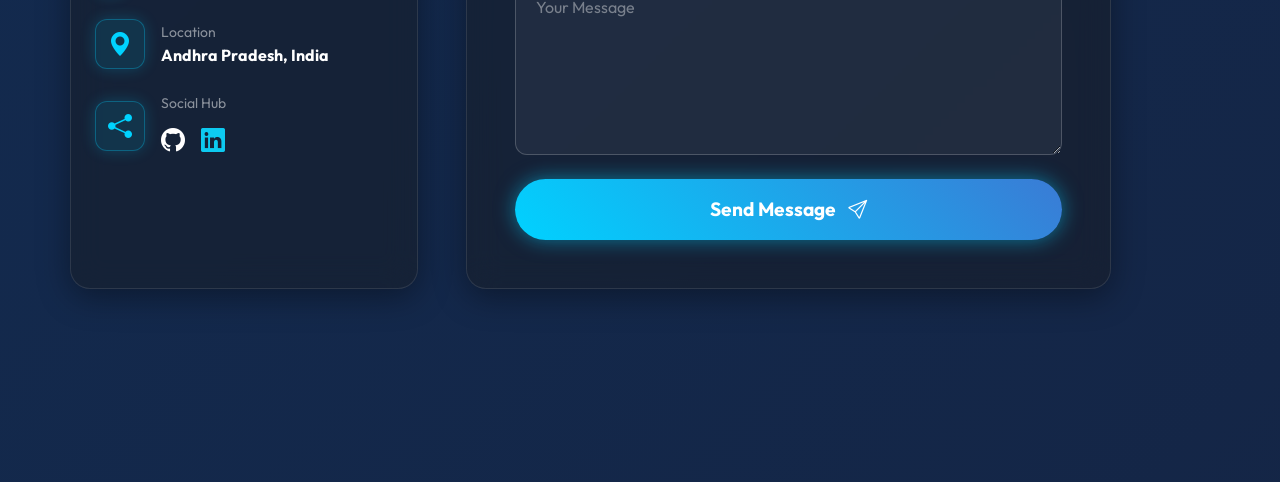
==== commit f355ffae: "first change" ====
--- a/portfolio.html
+++ b/portfolio.html
@@ -7,7 +7,7 @@
     <link href="https://cdn.jsdelivr.net/npm/bootstrap@5.3.2/dist/css/bootstrap.min.css" rel="stylesheet">
     <link rel="stylesheet" href="https://cdn.jsdelivr.net/npm/bootstrap-icons@1.11.1/font/bootstrap-icons.css">
     <link rel="stylesheet" href="https://cdn.jsdelivr.net/gh/devicons/devicon@v2.15.1/devicon.min.css">
-    <link rel="stylesheet" href="style.css">
+    <link rel="stylesheet" href="style.css?v=2">
 </head>
 <body>
   <!-- Interactive Canvas Splash Background -->
@@ -22,8 +22,27 @@
     </filter>
   </svg>
 
-  <!-- Floating Gooey Glass Dock -->
-  <nav class="gooey-nav">
+  <!-- Mobile Toggle Button (Visible only on < 992px) -->
+  <div class="mobile-toggle-btn" id="mobileMenuOpen">
+    <i class="bi bi-list"></i>
+  </div>
+
+  <!-- Full-Screen Glass Mobile Menu -->
+  <div class="mobile-menu-overlay" id="mobileMenuOverlay">
+    <div class="mobile-menu-close" id="mobileMenuClose">
+      <i class="bi bi-x-lg"></i>
+    </div>
+    <div class="mobile-menu-links">
+      <a href="#home" class="mobile-menu-item">Home</a>
+      <a href="#about" class="mobile-menu-item">About</a>
+      <a href="#skills" class="mobile-menu-item">My Stack</a>
+      <a href="#projects" class="mobile-menu-item">Projects</a>
+      <a href="#contact" class="mobile-menu-item">Contact</a>
+    </div>
+  </div>
+
+  <!-- Floating Gooey Glass Dock (Visible only on Desktop > 992px) -->
+  <nav class="gooey-nav d-none d-lg-flex">
     <div class="gooey-nav-content">
       <a href="#home" class="gooey-item active" data-tooltip="Home"><i class="bi bi-house-door"></i></a>
       <a href="#about" class="gooey-item" data-tooltip="About"><i class="bi bi-person"></i></a>
@@ -68,9 +87,16 @@
   <section id="about" class="glass-section container">
     <h2 class="section-title">About Me</h2>
     <div class="row align-items-center">
-      <div class="col-lg-5 mb-4 mb-lg-0 text-center">
-        <!-- Placeholder for a picture -->
-        <img src="./My_image.jpeg" alt="Meghana Profile" class="img-fluid rounded-circle shadow-lg" style="width: 300px; height: 300px; object-fit: cover; border: 4px solid rgba(255,255,255,0.1);">
+      <div class="col-lg-5 mb-5 mb-lg-0 text-center order-2 order-lg-1">
+        <!-- High-Tech M2 Processor Card (Loud Crab Inspired) -->
+        <div class="profile-card-m2">
+          <div class="inner-image-container">
+            <img src="./My_image.jpeg" alt="Meghana" class="profile-photo">
+            <div class="image-overlay">
+              <span>AI Enthusiasist  |  Web Developer</span>
+            </div>
+          </div>
+        </div>
       </div>
       <div class="col-lg-7">
         <div class="glass-card">
@@ -187,7 +213,7 @@
             <div class="contact-icon-box me-3"><i class="bi bi-envelope-fill"></i></div>
             <div>
               <p class="mb-0 text-white-50 small">Email Me</p>
-              <a href="mailto:your.email@example.com" class="text-white text-decoration-none fw-bold">meghanamamidisetty</a>
+              <a href="mailto:meghanamamidisetty@gmail.com" class="text-white text-decoration-none fw-bold">meghanamamidisetty@gmail.com</a>
             </div>
           </div>
           <div class="contact-info-item mb-4 d-flex align-items-center">
--- a/style.css
+++ b/style.css
@@ -32,18 +32,15 @@
   right: 30px;
   transform: translateY(-50%);
   z-index: 1000;
-  background: rgba(20, 20, 25, 0.6);
-  backdrop-filter: blur(15px);
-  -webkit-backdrop-filter: blur(15px);
-  padding: 20px 10px;
-  border-radius: 50px;
-  border: 1px solid rgba(255, 255, 255, 0.1);
-  box-shadow: 0 10px 40px rgba(0, 0, 0, 0.5);
-  display: flex;
-  flex-direction: column;
-  align-items: center;
-  justify-content: center;
-}
+  display: flex; /* Ensure it stays flex on desktop */
+}
+
+@media (max-width: 991px) {
+  .gooey-nav {
+    display: none !important; /* Force hide on mobile to prevent overlapping */
+  }
+}
+
 
 .gooey-nav-content {
   position: relative;
@@ -118,12 +115,19 @@
   box-shadow: 0 0 20px rgba(0, 210, 255, 0.6);
 }
 
-/* Main Content Layout offset for Navbar */
 .content-wrapper {
   padding-right: 120px;
   padding-left: 20px;
   max-width: 100vw;
   overflow-x: hidden;
+  transition: padding-right 0.3s ease;
+}
+
+@media (max-width: 991px) {
+  .content-wrapper {
+    padding-right: 20px; /* Synchronized padding reset for mobile */
+    padding-left: 20px;
+  }
 }
 
 /* Glassmorphism Layout */
@@ -546,21 +550,229 @@
   transition: transform 0.5s cubic-bezier(0.175, 0.885, 0.32, 1.275);
 }
 
-.success-toast.active {
-  transform: translateX(-50%) translateY(0);
-}
-
-.toast-content {
-  display: flex;
-  align-items: center;
-  justify-content: center;
-}
-
-.social-icon {
-  transition: transform 0.3s ease, color 0.3s ease;
-  display: inline-block;
-}
-
-.social-icon:hover {
-  transform: translateY(-5px) scale(1.1);
-}
+/* Mobile Hamburger Menu Styles */
+.mobile-toggle-btn {
+  display: none;
+  position: fixed;
+  top: 25px;
+  right: 25px;
+  width: 55px;
+  height: 55px;
+  background: rgba(255, 255, 255, 0.1);
+  backdrop-filter: blur(10px);
+  -webkit-backdrop-filter: blur(10px);
+  border: 1px solid rgba(255, 255, 255, 0.2);
+  border-radius: 15px;
+  color: white;
+  font-size: 2rem;
+  align-items: center;
+  justify-content: center;
+  cursor: pointer;
+  z-index: 1500;
+  box-shadow: 0 8px 32px 0 rgba(0, 0, 0, 0.3);
+  transition: all 0.3s ease;
+}
+
+.mobile-toggle-btn:hover {
+  background: rgba(0, 210, 255, 0.2);
+  border-color: #00d2ff;
+}
+
+.mobile-menu-overlay {
+  position: fixed;
+  top: 0;
+  left: 0;
+  width: 100%;
+  height: 100%;
+  background: rgba(10, 10, 15, 0.95);
+  backdrop-filter: blur(25px);
+  -webkit-backdrop-filter: blur(25px);
+  z-index: 2000;
+  display: flex;
+  flex-direction: column;
+  align-items: center;
+  justify-content: center;
+  opacity: 0;
+  pointer-events: none;
+  transition: all 0.5s cubic-bezier(0.19, 1, 0.22, 1);
+  transform: translateY(-20px);
+}
+
+.mobile-menu-overlay.active {
+  opacity: 1;
+  pointer-events: all;
+  transform: translateY(0);
+}
+
+.mobile-menu-close {
+  position: absolute;
+  top: 25px;
+  right: 25px;
+  color: white;
+  font-size: 2.5rem;
+  cursor: pointer;
+  transition: transform 0.3s ease;
+}
+
+.mobile-menu-close:hover {
+  transform: rotate(90deg) scale(1.1);
+  color: #00d2ff;
+}
+
+.mobile-menu-links {
+  display: flex;
+  flex-direction: column;
+  align-items: center;
+  gap: 30px;
+}
+
+.mobile-menu-item {
+  color: white;
+  text-decoration: none;
+  font-size: 2.2rem;
+  font-weight: 700;
+  text-transform: uppercase;
+  letter-spacing: 2px;
+  transition: all 0.3s ease;
+  position: relative;
+}
+
+.mobile-menu-item::after {
+  content: '';
+  position: absolute;
+  bottom: -5px;
+  left: 0;
+  width: 0;
+  height: 3px;
+  background: linear-gradient(90deg, #00d2ff, #3a7bd5);
+  transition: width 0.3s ease;
+}
+
+.mobile-menu-item:hover {
+  color: #00d2ff;
+  transform: scale(1.1);
+}
+
+.mobile-menu-item:hover::after {
+  width: 100%;
+}
+
+@media (max-width: 991px) {
+  .mobile-toggle-btn {
+    display: flex;
+  }
+}
+
+/* High-Tech M2 Processor Card (Loud Crab Inspired) */
+.profile-card-m2 {
+  position: relative;
+  width: 300px; /* Scaled for About Section */
+  height: 300px;
+  background-color: #1a1a1a;
+  border-radius: 30px;
+  display: flex;
+  align-items: center;
+  justify-content: center;
+  cursor: pointer;
+  transition: all 0.5s cubic-bezier(0.25, 0.8, 0.25, 1);
+  overflow: visible; /* Allow glow to bleed out */
+  margin: 0 auto;
+}
+
+/* The Neon Aura Effect */
+.profile-card-m2::before,
+.profile-card-m2::after {
+  content: "";
+  position: absolute;
+  top: -2px;
+  left: -2px;
+  width: calc(100% + 4px);
+  height: calc(100% + 4px);
+  background: radial-gradient(circle at 0 0, #ff4545, transparent 55%),
+              radial-gradient(circle at 100% 0, #00ff00, transparent 55%),
+              radial-gradient(circle at 0 100%, #006aff, transparent 55%),
+              radial-gradient(circle at 100% 100%, #ff0095, transparent 55%);
+  border-radius: 32px;
+  z-index: -1;
+  opacity: 0.6;
+  transition: opacity 0.5s ease;
+}
+
+/* The Animated Glow */
+.profile-card-m2::after {
+  filter: blur(30px); /* This creates the deep light bleed */
+  animation: aura-pulse 4s ease-in-out infinite alternate;
+}
+
+.profile-card-m2:hover {
+  transform: scale(1.05) translateY(-5px);
+}
+
+.profile-card-m2:hover::after {
+  opacity: 1;
+  filter: blur(40px);
+}
+
+.inner-image-container {
+  position: relative;
+  width: 96%; /* Creates a thin dark border before the glow */
+  height: 96%;
+  background: #101010;
+  border-radius: 28px;
+  overflow: hidden;
+  display: flex;
+  align-items: center;
+  justify-content: center;
+}
+
+.profile-photo {
+  width: 100%;
+  height: 100%;
+  object-fit: cover;
+  transition: transform 0.6s ease;
+}
+
+.profile-card-m2:hover .profile-photo {
+  transform: scale(1.1);
+}
+
+/* Subtle AI "Scan" Line overlay */
+.image-overlay {
+  position: absolute;
+  bottom: 0;
+  left: 0;
+  width: 100%;
+  height: 40px;
+  background: rgba(0,0,0,0.6);
+  backdrop-filter: blur(5px);
+  display: flex;
+  align-items: center;
+  justify-content: center;
+  color: #00ffcc;
+  font-size: 0.75rem;
+  letter-spacing: 2px;
+  font-weight: 800;
+  z-index: 5;
+}
+
+.inner-image-container::after {
+  content: "";
+  position: absolute;
+  top: -100%;
+  left: 0;
+  width: 100%;
+  height: 100%;
+  background: linear-gradient(to bottom, transparent, rgba(0, 210, 255, 0.2), transparent);
+  animation: scan 4s linear infinite;
+  z-index: 4;
+}
+
+@keyframes aura-pulse {
+  from { opacity: 0.4; transform: scale(0.98); }
+  to { opacity: 0.8; transform: scale(1.02); }
+}
+
+@keyframes scan {
+  0% { top: -100%; }
+  100% { top: 100%; }
+}
